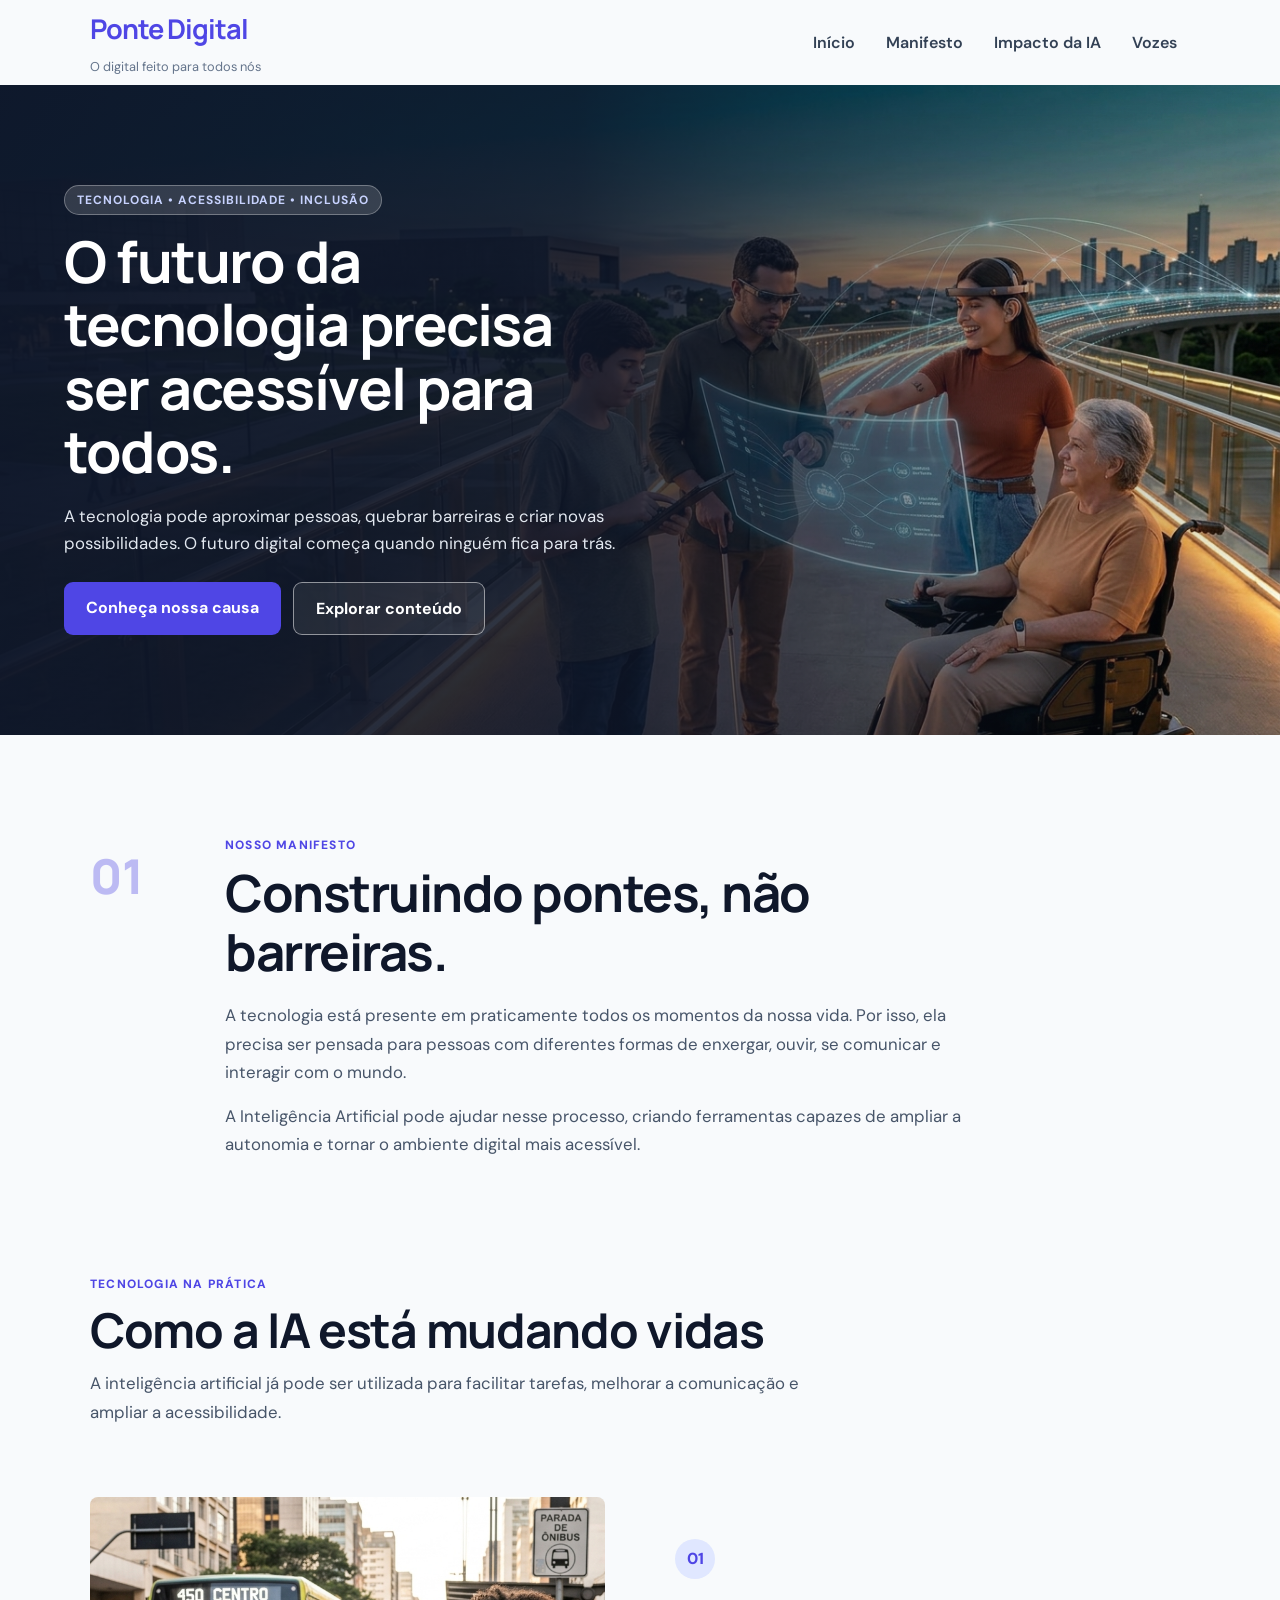
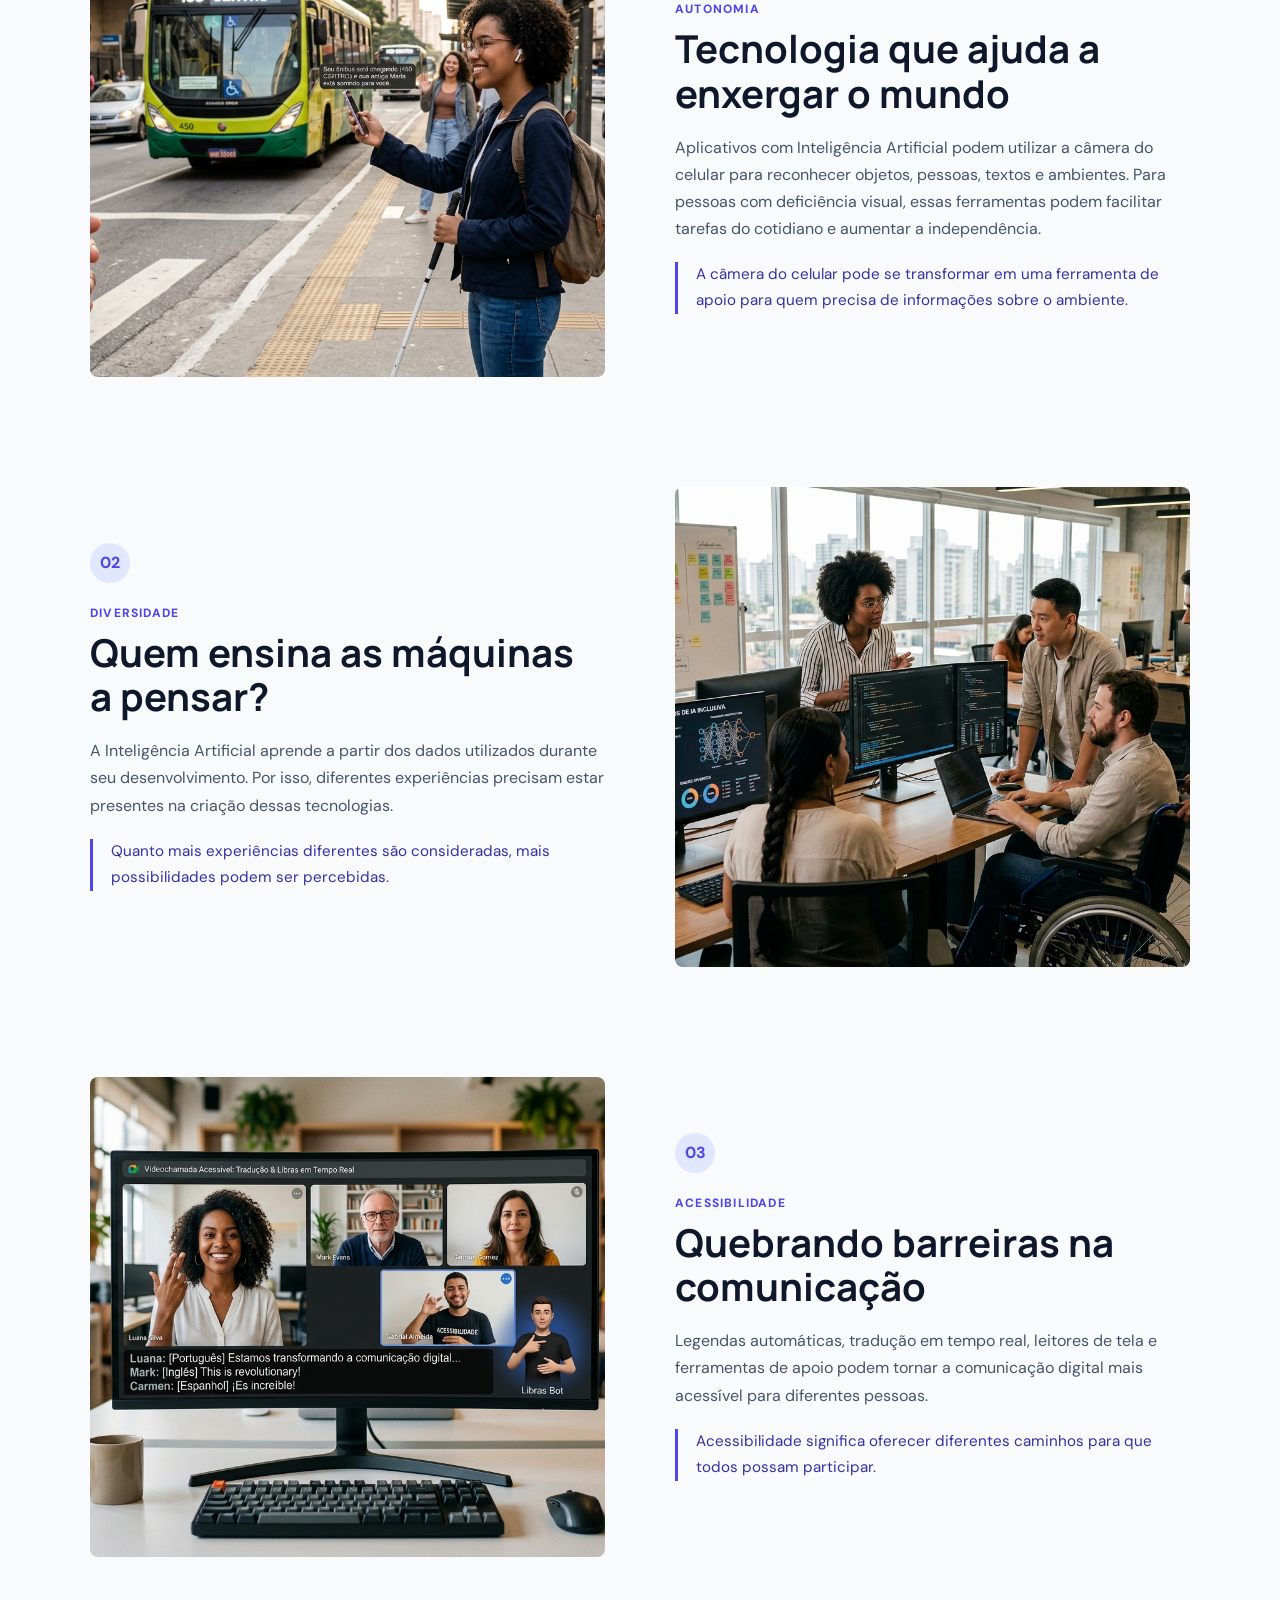
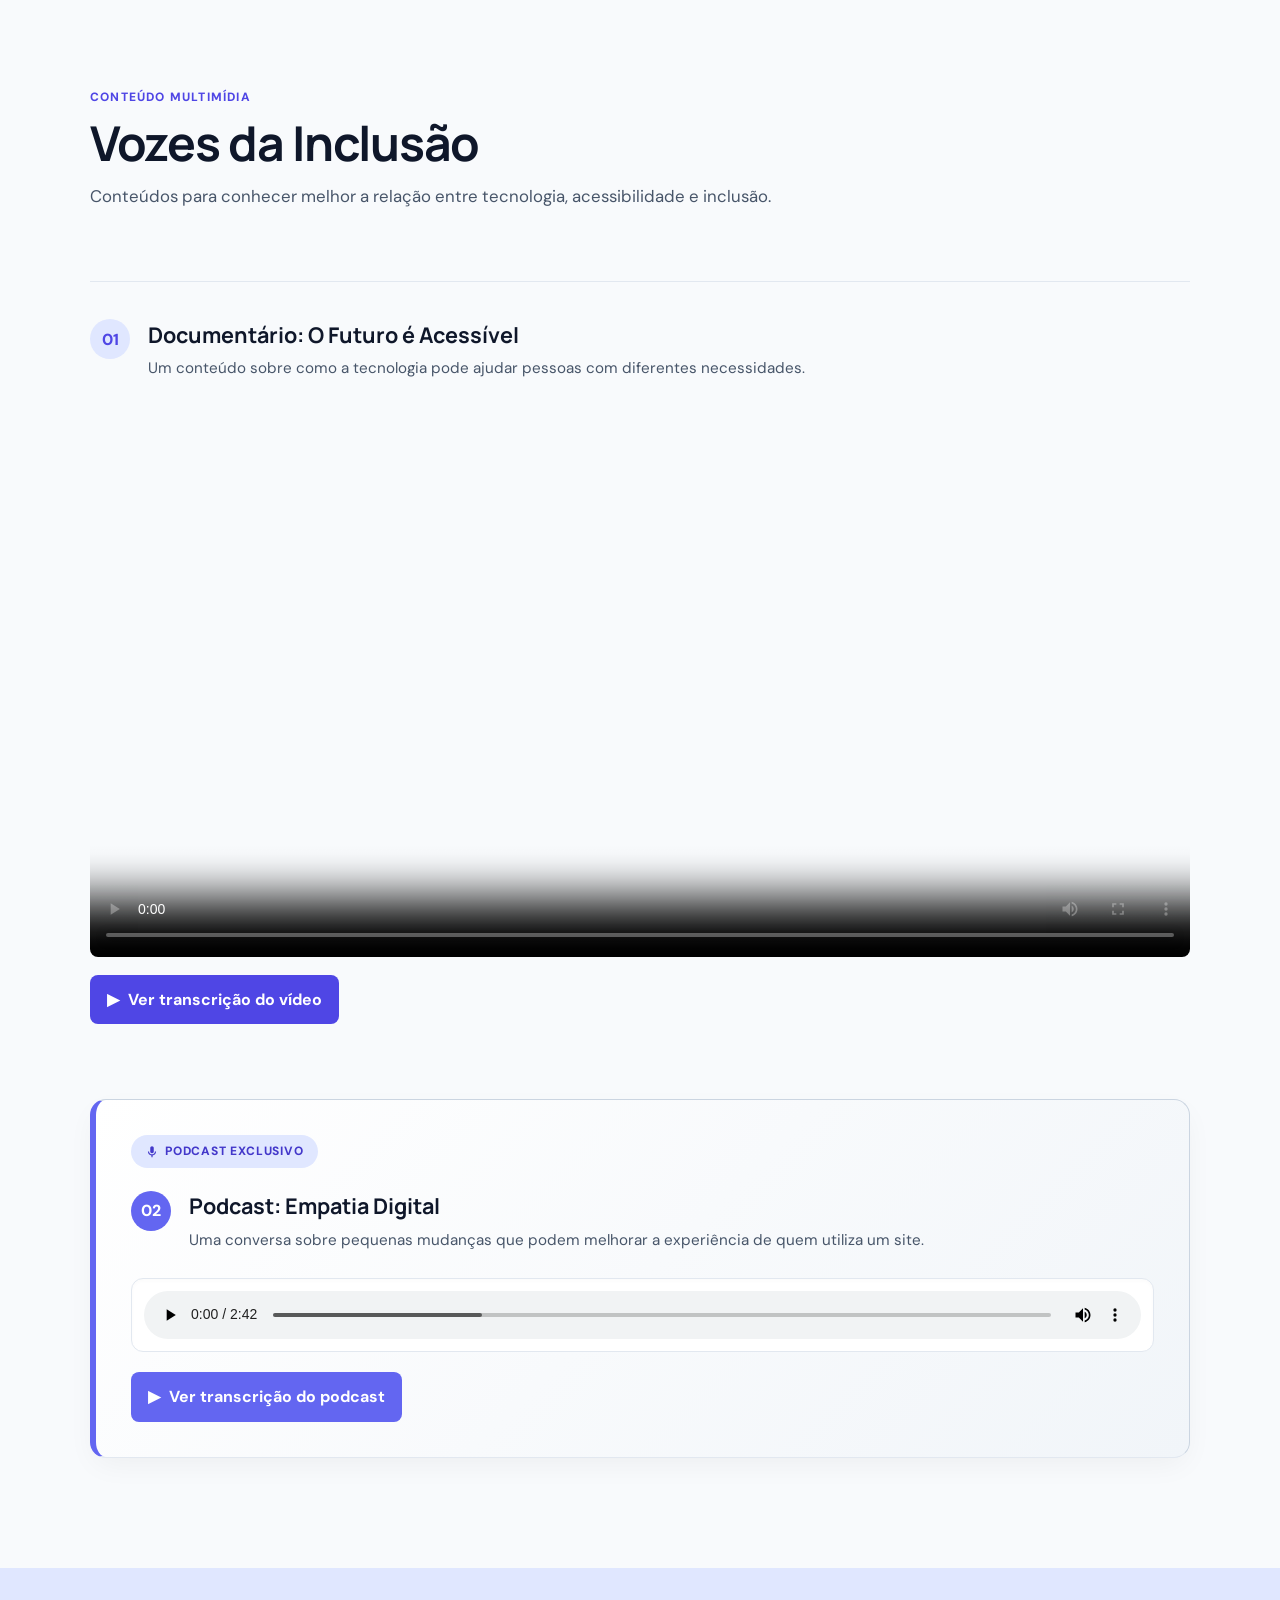
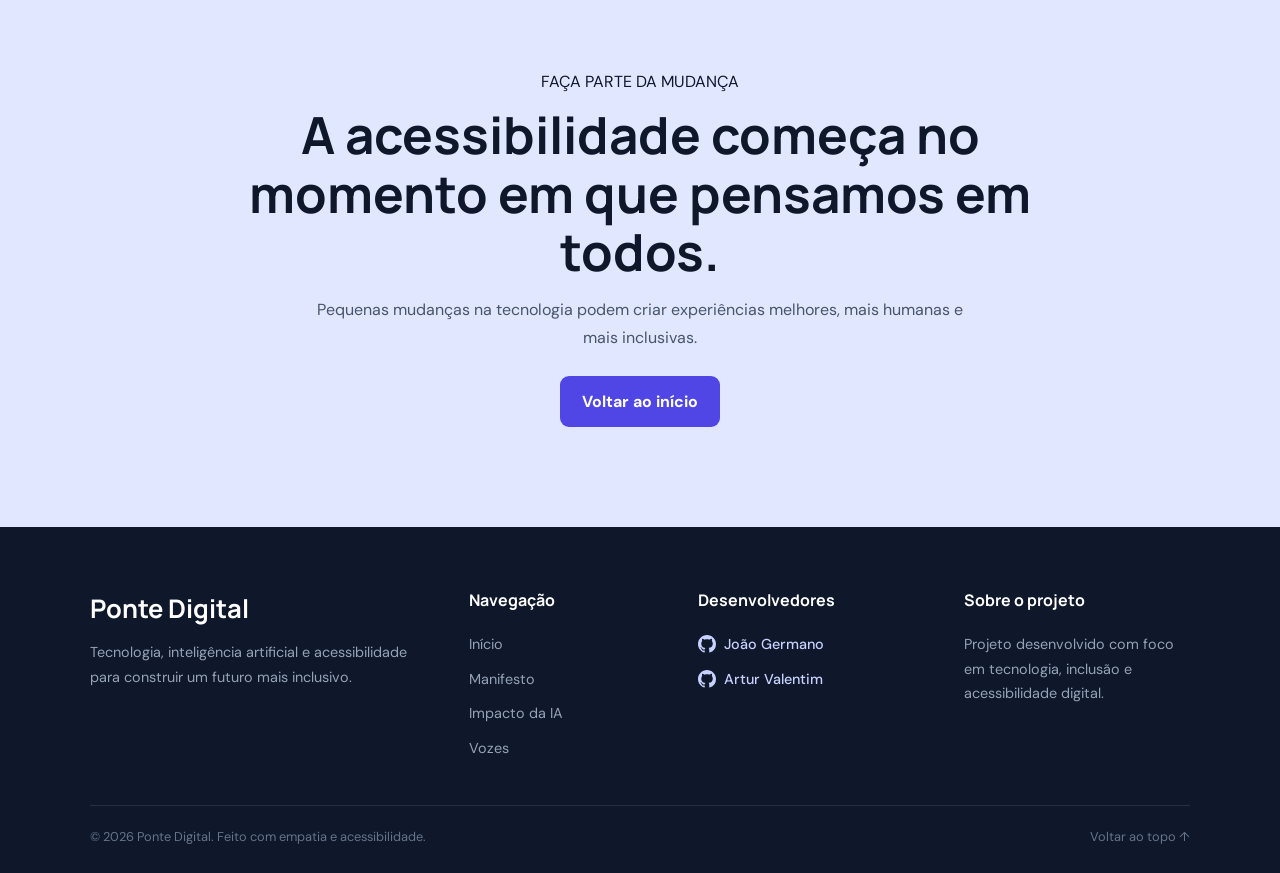
==== index.html @ ad1f4e19 "23/099" ====
<!DOCTYPE html>
<html lang="pt-BR">
<head>
  <meta charset="UTF-8">
  <meta name="viewport" content="width=device-width, initial-scale=1.0">
  <meta name="description" content="Ponte Digital — tecnologia, inteligência artificial e acessibilidade para todos.">
  <title>Ponte Digital | Tecnologia com Empatia</title>

  <link rel="preconnect" href="https://fonts.googleapis.com">
  <link rel="preconnect" href="https://fonts.gstatic.com" crossorigin>
  <link href="https://fonts.googleapis.com/css2?family=DM+Sans:wght@400;500;600;700&family=Manrope:wght@600;700;800&display=swap" rel="stylesheet">
  <link rel="stylesheet" href="style.css">
</head>
<body>

  <a href="#conteudo-principal" class="apenas-leitor-tela focavel-leitor-tela">
    Pular direto para o conteúdo
  </a>

  <div class="container-geral">

    <header class="cabecalho-site">
      <a href="#inicio" class="area-logo">
        <h1>Ponte Digital</h1>
        <span>O digital feito para todos nós</span>
      </a>

      <nav class="menu-principal" aria-label="Menu principal">
        <ul>
          <li><a href="#inicio">Início</a></li>
          <li><a href="#manifesto">Manifesto</a></li>
          <li><a href="#impacto">Impacto da IA</a></li>
          <li><a href="#midias">Vozes</a></li>
        </ul>
      </nav>
    </header>

    <main id="conteudo-principal">

      <section id="inicio" class="hero">
        <div class="hero-overlay"></div>

        <div class="hero-conteudo">
          <span class="tag">TECNOLOGIA • ACESSIBILIDADE • INCLUSÃO</span>

          <h2>O futuro da tecnologia precisa ser acessível para todos.</h2>

          <p>
            A tecnologia pode aproximar pessoas, quebrar barreiras e criar
            novas possibilidades. O futuro digital começa quando ninguém
            fica para trás.
          </p>

          <div class="botoes-acao">
            <a href="#manifesto" class="btn btn-primario">Conheça nossa causa</a>
            <a href="#impacto" class="btn btn-secundario">Explorar conteúdo</a>
          </div>
        </div>
      </section>

      <section id="manifesto" class="manifesto">
        <div class="manifesto-conteudo">
          <span class="numero-secao">01</span>

          <div>
            <span class="tag-pequena">NOSSO MANIFESTO</span>
            <h3>Construindo pontes, não barreiras.</h3>

            <p>
              A tecnologia está presente em praticamente todos os momentos
              da nossa vida. Por isso, ela precisa ser pensada para pessoas
              com diferentes formas de enxergar, ouvir, se comunicar e
              interagir com o mundo.
            </p>

            <p>
              A Inteligência Artificial pode ajudar nesse processo, criando
              ferramentas capazes de ampliar a autonomia e tornar o ambiente
              digital mais acessível.
            </p>
          </div>
        </div>
      </section>

      <section id="impacto" class="impacto">
        <div class="cabecalho-secao">
          <span class="tag-pequena">TECNOLOGIA NA PRÁTICA</span>
          <h3>Como a IA está mudando vidas</h3>
          <p>
            A inteligência artificial já pode ser utilizada para facilitar
            tarefas, melhorar a comunicação e ampliar a acessibilidade.
          </p>
        </div>

        <article class="bloco-conteudo">
          <figure class="imagem-conteudo">
            <img src="./assets/img1.jpg" alt="Mulher usando fones de ouvido enquanto caminha pela cidade utilizando tecnologia.">
          </figure>

          <div class="texto-conteudo">
            <span class="numero-conteudo">01</span>
            <span class="tag-pequena">AUTONOMIA</span>
            <h4>Tecnologia que ajuda a enxergar o mundo</h4>
            <p>
              Aplicativos com Inteligência Artificial podem utilizar a câmera
              do celular para reconhecer objetos, pessoas, textos e ambientes.
              Para pessoas com deficiência visual, essas ferramentas podem
              facilitar tarefas do cotidiano e aumentar a independência.
            </p>
            <p class="frase-destaque">
              A câmera do celular pode se transformar em uma ferramenta
              de apoio para quem precisa de informações sobre o ambiente.
            </p>
          </div>
        </article>

        <article class="bloco-conteudo invertido">
          <figure class="imagem-conteudo">
            <img src="./assets/img2.jpg" alt="Grupo diverso de jovens trabalhando juntos em um ambiente colaborativo.">
          </figure>

          <div class="texto-conteudo">
            <span class="numero-conteudo">02</span>
            <span class="tag-pequena">DIVERSIDADE</span>
            <h4>Quem ensina as máquinas a pensar?</h4>
            <p>
              A Inteligência Artificial aprende a partir dos dados utilizados
              durante seu desenvolvimento. Por isso, diferentes experiências
              precisam estar presentes na criação dessas tecnologias.
            </p>
            <p class="frase-destaque">
              Quanto mais experiências diferentes são consideradas,
              mais possibilidades podem ser percebidas.
            </p>
          </div>
        </article>

        <article class="bloco-conteudo">
          <figure class="imagem-conteudo">
            <img src="./assets/img3.jpg" alt="Pessoa utilizando um tablet para acessar recursos digitais de comunicação.">
          </figure>

          <div class="texto-conteudo">
            <span class="numero-conteudo">03</span>
            <span class="tag-pequena">ACESSIBILIDADE</span>
            <h4>Quebrando barreiras na comunicação</h4>
            <p>
              Legendas automáticas, tradução em tempo real, leitores de tela
              e ferramentas de apoio podem tornar a comunicação digital
              mais acessível para diferentes pessoas.
            </p>
            <p class="frase-destaque">
              Acessibilidade significa oferecer diferentes caminhos para
              que todos possam participar.
            </p>
          </div>
        </article>
      </section>

      <section id="midias" class="midias">
        <div class="cabecalho-secao">
          <span class="tag-pequena">CONTEÚDO MULTIMÍDIA</span>
          <h3>Vozes da Inclusão</h3>
          <p>
            Conteúdos para conhecer melhor a relação entre tecnologia,
            acessibilidade e inclusão.
          </p>
        </div>

        <article class="midia">
          <div class="midia-info">
            <span class="numero-conteudo">01</span>
            <div>
              <h4>Documentário: O Futuro é Acessível</h4>
              <p>
                Um conteúdo sobre como a tecnologia pode ajudar pessoas
                com diferentes necessidades.
              </p>
            </div>
          </div>

          <video controls class="reprodutor-midia" poster="https://images.unsplash.com/photo-1516321318423-f06f85e504b3?auto=format&fit=crop&w=1200&q=80">
            <source src="./assets/video.mp4" type="video/mp4">
            Seu navegador não suporta o elemento de vídeo.
          </video>

          <details class="painel-transcricao">
            <summary>
              <span>▶</span>
              Ver transcrição do vídeo
            </summary>
            <div class="corpo-transcricao">
              <p><strong>[Narrador]</strong> Você já parou pra pensar que, enquanto alguns estão usando inteligência artificial pra criar empresas, automatizar processos e até gerar renda, milhões de pessoas sequer conseguem acessar ferramentas básicas? Pois é, e a IA tá começando a mudar isso de um jeito que muita gente nem imagina. Se esse tema te interessa, já deixa seu like, se inscreve no canal e ativa o sininho, porque aqui você fica por dentro de tudo sobre IA, tecnologia e desenvolvimento.[cite: 1]</p>
              <p><strong>[Narrador]</strong> A inteligência artificial não tá só revolucionando empresas e negócios, ela tá quebrando barreiras gigantes na inclusão digital. Hoje eu vou te mostrar como a IA tá ajudando pessoas com deficiência, idosos e até quem nunca teve acesso à tecnologia a finalmente se conectar com o mundo digital. E o mais louco: talvez você nem saiba que já usa algumas dessas ferramentas no seu dia a dia.[cite: 1]</p>
              <p><strong>[Narrador]</strong> O que é inclusão digital na prática? Incluir digitalmente não é só dar acesso à internet. É garantir que qualquer pessoa, independente de idade, renda, deficiência física, visual, auditiva ou cognitiva, consiga usar a tecnologia de forma simples, acessível e funcional. E é aqui que a Inteligência Artificial tá fazendo uma revolução silenciosa, mas muito poderosa.[cite: 1]</p>
              <p><strong>[Narrador]</strong> Como a IA transforma a acessibilidade? A IA hoje já é capaz de gerar legendas automáticas em vídeos. Você já percebeu que quando ativa a legenda no YouTube ela aparece até quando não tem legenda oficial? Isso é IA em ação, ajudando pessoas com deficiência auditiva. Leitores de tela inteligentes. Ferramentas como VoiceOver, NVDA e Jaws usam IA para descrever imagens, ler textos e até interpretar contextos em tempo real para pessoas cegas. Reconhecimento de voz avançado. A Alexa, Siri, Google Assistente e vários outros assistentes hoje entendem sotaques, gírias e até comandos complexos. Isso não era possível há alguns anos. Tradução em tempo real. Softwares como Google Tradutor e até o próprio Zoom usam IA para quebrar barreiras de idioma, facilitando reuniões, aulas e comunicação global. Geração de conteúdo acessível. Softwares que criam resumos de textos, adaptam conteúdos para linguagem simples e até convertem texto em áudio.[cite: 1]</p>
              <p><strong>[Narrador]</strong> IA e desigualdade digital. Ainda é um desafio. Apesar dos avanços, a inclusão digital ainda é um problema sério. Segundo dados da ONU, mais de 2,7 bilhões de pessoas no mundo ainda estão desconectadas da internet. Mas a IA, combinada com educação digital e infraestrutura acessível, tá sendo vista como uma das maiores aliadas pra mudar esse cenário nos próximos anos.[cite: 1]</p>
              <p><strong>[Narrador]</strong> E aqui vai uma dica para você que é dev, criador ou empreendedor. Se você desenvolve sites, apps ou qualquer solução digital, pense na acessibilidade desde o começo. Usar IA pra criar experiências mais inclusivas não é só responsabilidade social, é também uma oportunidade de alcançar muito mais pessoas. Aliás, se você quer criar seu próprio site, blog ou até uma plataforma acessível, a Hostinger te dá todas as ferramentas, hospedagem super rápida e suporte incrível. E olha, tem um desconto especial para quem acessar pelo link que está na descrição, hein? Mas é por tempo limitado, hein.[cite: 1]</p>
              <p><strong>[Narrador]</strong> Se esse vídeo fez sentido pra você, deixa aquele like, comenta aqui embaixo o que você acha sobre a IA na inclusão digital e compartilha com alguém que precisa saber disso. E se inscreve no canal, porque toda semana tem vídeo novo sobre IA, tecnologia e tendências que vão transformar o seu jeito de trabalhar e viver. A tecnologia só faz sentido se ela for pra todo mundo.[cite: 1]</p>
            </div>
          </details>
        </article>

        <!-- ÁREA DO PODCAST DESTACADA E ESTILIZADA -->
        <article class="midia midia-podcast">
          <div class="podcast-badge">
            <svg width="14" height="14" viewBox="0 0 24 24" fill="currentColor">
              <path d="M12 14c1.66 0 3-1.34 3-3V5c0-1.66-1.34-3-3-3S9 3.34 9 5v6c0 1.66 1.34 3 3 3z"/>
              <path d="M17 11c0 2.76-2.24 5-5 5s-5-2.24-5-5H5c0 3.53 2.61 6.43 6 6.92V21h2v-3.08c3.39-.49 6-3.39 6-6.92h-2z"/>
            </svg>
            PODCAST EXCLUSIVO
          </div>

          <div class="midia-info">
            <span class="numero-conteudo podcast-num">02</span>
            <div>
              <h4>Podcast: Empatia Digital</h4>
              <p>
                Uma conversa sobre pequenas mudanças que podem melhorar
                a experiência de quem utiliza um site.
              </p>
            </div>
          </div>

          <div class="container-audio-podcast">
            <audio controls class="reprodutor-midia reprodutor-podcast">
              <source src="./assets/Muros_e_Pontes.mp3" type="audio/mpeg">
              Seu navegador não suporta o elemento de áudio.
            </audio>
          </div>

          <details class="painel-transcricao painel-podcast">
            <summary>
              <span>▶</span>
              Ver transcrição do podcast
            </summary>
            <div class="corpo-transcricao">
              <p><strong>[Host Ana]</strong> Então eu estava lendo sobre como a IA está sendo usada em processos de contratação e fiquei pensando... A gente fala muito sobre eficiência, mas e a inclusão nessa história?</p>
              <p><strong>[Host Bibeto]</strong> Pois é, Ana. O problema é que a gente tende a achar que a máquina é neutra, né? Que o código não tem preconceito, mas o código é feito por humanos baseado em dados que a gente mesmo produziu. Se o banco de dados tem viés histórico, o algoritmo vai simplesmente aprender e repetir isso, só que numa escala muito maior e às vezes mais rápida. É como se a tecnologia desse uma roupagem de imparcialidade para um preconceito antigo. E isso é perigoso, a gente vê isso claramente no reconhecimento facial. Tem sistemas que erram muito mais com pessoas negras do que com brancas. Como é que a gente chama isso de avanço tecnológico se, na prática, a ferramenta exclui uma parcela enorme da população?</p>
              <p><strong>[Host Ana]</strong> É uma questão de design.</p>
              <p><strong>[Host Bibeto]</strong> A diversidade não pode ser um extra no final do projeto, tem que estar na base da concepção. Quem tá criando esse sistema? Que tipo de vida essa pessoa conhece? Se a equipe de desenvolvimento for homogênea, a visão de mundo dela também vai ser. E tem outro ponto: a acessibilidade.</p>
              <p><strong>[Host Ana]</strong> A gente fala de IA, de realidade aumentada, mas muitos sites básicos ainda não são acessíveis para uma pessoa cega ou com deficiência motora.</p>
              <p><strong>[Host Bibeto]</strong> A gente cria essas maravilhas digitais e no processo acaba erguendo novos muros.</p>
              <p><strong>[Host Ana]</strong> E aí vira uma exclusão técnica, né? A pessoa não consegue nem entrar na fila da cidadania digital porque a interface não conversa com a tecnologia assistiva que ela usa.</p>
              <p><strong>[Host Bibeto]</strong> Exato. A tecnologia deveria ser um equalizador, uma ferramenta que dá autonomia, mas sem um compromisso ético e sem políticas públicas que forcem esse padrão de acessibilidade, acaba se transformando em mais um fator de exclusão. É por isso que a educação é a chave. Não adianta só ensinar a programar, tem que ensinar a refletir sobre o impacto social daquilo que você tá programando.</p>
              <p><strong>[Host Ana]</strong> Tecnologia é sobre pessoas, não só sobre máquinas. Se a gente não colocar o humano no centro dessa conversa, a gente tá só replicando os erros do passado com uma velocidade maior.</p>
            </div>
          </details>
        </article>
      </section>

      <section class="chamada-final">
        <span class="tag">FAÇA PARTE DA MUDANÇA</span>
        <h2>A acessibilidade começa no momento em que pensamos em todos.</h2>
        <p>
          Pequenas mudanças na tecnologia podem criar experiências
          melhores, mais humanas e mais inclusivas.
        </p>
        <a href="#inicio" class="btn btn-primario">Voltar ao início</a>
      </section>

    </main>

    <footer class="rodape-site">
      <div class="footer-conteudo">
        <div class="footer-marca">
          <h2>Ponte Digital</h2>
          <p>
            Tecnologia, inteligência artificial e acessibilidade
            para construir um futuro mais inclusivo.
          </p>
        </div>

        <div class="footer-links">
          <h3>Navegação</h3>
          <a href="#inicio">Início</a>
          <a href="#manifesto">Manifesto</a>
          <a href="#impacto">Impacto da IA</a>
          <a href="#midias">Vozes</a>
        </div>

        <!-- NOVA SEÇÃO DE DESENVOLVEDORES COM OS GITHUBS -->
        <div class="footer-links">
          <h3>Desenvolvedores</h3>
          <a href="https://github.com/barpjoaogermano-byte" target="_blank" rel="noopener noreferrer" class="github-link">
            <svg width="18" height="18" viewBox="0 0 24 24" fill="currentColor">
              <path d="M12 0C5.37 0 0 5.37 0 12c0 5.31 3.435 9.795 8.205 11.385.6.105.825-.255.825-.57 0-.285-.015-1.23-.015-2.235-3.015.555-3.795-.735-4.035-1.41-.135-.345-.72-1.41-1.23-1.695-.42-.225-1.02-.78-.015-.795.945-.015 1.62.87 1.845 1.23 1.08 1.815 2.805 1.305 3.495.99.105-.78.42-1.305.765-1.605-2.67-.3-5.46-1.335-5.46-5.925 0-1.305.465-2.385 1.23-3.225-.12-.3-.54-1.53.12-3.18 0 0 1.005-.315 3.3 1.23.96-.27 1.98-.405 3-.405s2.04.135 3 .405c2.295-1.56 3.3-1.23 3.3-1.23.66 1.65.24 2.88.12 3.18.765.84 1.23 1.905 1.23 3.225 0 4.605-2.805 5.625-5.475 5.925.435.375.81 1.095.81 2.22 0 1.605-.015 2.895-.015 3.3 0 .315.225.69.825.57A12.02 12.02 0 0024 12c0-6.63-5.37-12-12-12z"/>
            </svg>
            João Germano
          </a>
          <a href="https://github.com/arturvalentim" target="_blank" rel="noopener noreferrer" class="github-link">
            <svg width="18" height="18" viewBox="0 0 24 24" fill="currentColor">
              <path d="M12 0C5.37 0 0 5.37 0 12c0 5.31 3.435 9.795 8.205 11.385.6.105.825-.255.825-.57 0-.285-.015-1.23-.015-2.235-3.015.555-3.795-.735-4.035-1.41-.135-.345-.72-1.41-1.23-1.695-.42-.225-1.02-.78-.015-.795.945-.015 1.62.87 1.845 1.23 1.08 1.815 2.805 1.305 3.495.99.105-.78.42-1.305.765-1.605-2.67-.3-5.46-1.335-5.46-5.925 0-1.305.465-2.385 1.23-3.225-.12-.3-.54-1.53.12-3.18 0 0 1.005-.315 3.3 1.23.96-.27 1.98-.405 3-.405s2.04.135 3 .405c2.295-1.56 3.3-1.23 3.3-1.23.66 1.65.24 2.88.12 3.18.765.84 1.23 1.905 1.23 3.225 0 4.605-2.805 5.625-5.475 5.925.435.375.81 1.095.81 2.22 0 1.605-.015 2.895-.015 3.3 0 .315.225.69.825.57A12.02 12.02 0 0024 12c0-6.63-5.37-12-12-12z"/>
            </svg>
            Artur Valentim
          </a>
        </div>

        <div class="footer-links">
          <h3>Sobre o projeto</h3>
          <p>
            Projeto desenvolvido com foco em tecnologia,
            inclusão e acessibilidade digital.
          </p>
        </div>
      </div>

      <div class="footer-bottom">
        <p>© 2026 Ponte Digital. Feito com empatia e acessibilidade.</p>
        <a href="#inicio">Voltar ao topo ↑</a>
      </div>
    </footer>

  </div>

</body>
</html>
---- style.css ----
* {
  margin: 0;
  padding: 0;
  box-sizing: border-box;
}

html {
  scroll-behavior: smooth;
}

body {
  background: #f8fafc;
  color: #0f172a;
  font-family: "DM Sans", Arial, sans-serif;
  line-height: 1.7;
}

h1,
h2,
h3,
h4 {
  font-family: "Manrope", Arial, sans-serif;
}

p {
  color: #475569;
}

a {
  color: inherit;
}

.container-geral {
  width: 100%;
}

.apenas-leitor-tela {
  position: absolute;
  width: 1px;
  height: 1px;
  overflow: hidden;
  white-space: nowrap;
}

.focavel-leitor-tela:focus {
  position: fixed;
  top: 10px;
  left: 10px;
  width: auto;
  height: auto;
  padding: 10px 18px;
  background: #4f46e5;
  color: #fff;
  z-index: 9999;
  text-decoration: none;
  border-radius: 8px;
}

.cabecalho-site {
  width: min(1100px, calc(100% - 40px));
  margin: auto;
  min-height: 85px;
  display: flex;
  align-items: center;
  justify-content: space-between;
  gap: 25px;
  position: relative;
  z-index: 10;
}

.area-logo {
  text-decoration: none;
}

.area-logo h1 {
  font-size: 1.7rem;
  color: #4f46e5;
  letter-spacing: -1px;
}

.area-logo span {
  font-size: 0.8rem;
  color: #64748b;
}

.menu-principal ul {
  display: flex;
  align-items: center;
  gap: 5px;
  list-style: none;
}

.menu-principal a {
  display: block;
  padding: 8px 13px;
  color: #334155;
  text-decoration: none;
  font-weight: 600;
  border-radius: 8px;
  transition: 0.2s ease;
}

.menu-principal a:hover {
  color: #4f46e5;
  background: #e0e7ff;
}

.hero {
  width: 100%;
  min-height: 650px;
  position: relative;
  display: flex;
  align-items: center;
  justify-content: flex-start;
  padding: 80px 5%;
  background-image: url("./assets/hero.jpg");
  background-size: cover;
  background-position: center right;
  overflow: hidden;
}

.hero-overlay {
  position: absolute;
  inset: 0;
  background: linear-gradient(
    90deg,
    rgba(15, 23, 42, 0.96) 0%,
    rgba(15, 23, 42, 0.85) 45%,
    rgba(15, 23, 42, 0.3) 80%,
    rgba(15, 23, 42, 0) 100%
  );
}

.hero-conteudo {
  width: min(580px, 100%);
  position: relative;
  z-index: 2;
  color: white;
  text-align: left;
}

.hero .tag {
  display: inline-block;
  background: rgba(255, 255, 255, 0.15);
  color: #c7d2fe;
  border: 1px solid rgba(255, 255, 255, 0.3);
  padding: 4px 12px;
  border-radius: 20px;
  font-size: 0.75rem;
  font-weight: 700;
  letter-spacing: 1px;
}

.hero h2 {
  margin: 15px 0 20px 0;
  font-size: clamp(2.2rem, 4.5vw, 3.8rem);
  line-height: 1.1;
  letter-spacing: -1.5px;
  color: white;
}

.hero p {
  margin: 0 0 25px 0;
  color: #e2e8f0;
  font-size: 1.05rem;
  line-height: 1.6;
}

.botoes-acao {
  display: flex;
  justify-content: flex-start;
  flex-wrap: wrap;
  gap: 12px;
  margin-top: 25px;
}

.btn {
  display: inline-block;
  padding: 12px 22px;
  border-radius: 9px;
  text-decoration: none;
  font-weight: 700;
  transition: 0.2s ease;
}

.btn:hover {
  transform: translateY(-2px);
}

.btn-primario {
  background: #4f46e5;
  color: white;
}

.btn-primario:hover {
  background: #3730a3;
}

.btn-secundario {
  color: white;
  border: 1px solid rgba(255, 255, 255, 0.5);
  background: rgba(255, 255, 255, 0.08);
}

.btn-secundario:hover {
  background: white;
  color: #4f46e5;
}

.manifesto {
  width: min(1100px, calc(100% - 40px));
  margin: 100px auto;
}

.manifesto-conteudo {
  display: grid;
  grid-template-columns: 100px 1fr;
  gap: 35px;
  align-items: start;
}

.numero-secao {
  font-family: "Manrope", sans-serif;
  font-size: 3rem;
  font-weight: 800;
  color: #4f46e5;
  opacity: 0.35;
}

.tag-pequena {
  display: block;
  margin-bottom: 8px;
  color: #4f46e5;
  font-size: 0.75rem;
  font-weight: 800;
  letter-spacing: 1.2px;
}

.manifesto h3 {
  max-width: 800px;
  margin-bottom: 20px;
  color: #0f172a;
  font-size: clamp(2rem, 4vw, 3.3rem);
  line-height: 1.15;
  letter-spacing: -1.5px;
}

.manifesto p {
  max-width: 760px;
  margin-bottom: 15px;
  font-size: 1.05rem;
}

.impacto,
.midias {
  width: min(1100px, calc(100% - 40px));
  margin: 0 auto 110px;
}

.cabecalho-secao {
  max-width: 750px;
  margin-bottom: 70px;
}

.cabecalho-secao h3 {
  color: #0f172a;
  font-size: clamp(2rem, 4vw, 3rem);
  line-height: 1.15;
  letter-spacing: -1.3px;
  margin-bottom: 12px;
}

.cabecalho-secao p {
  font-size: 1.05rem;
}

.bloco-conteudo {
  display: grid;
  grid-template-columns: 1fr 1fr;
  min-height: 480px;
  align-items: center;
  gap: 70px;
  margin-bottom: 110px;
}

.bloco-conteudo.invertido .imagem-conteudo {
  order: 2;
}

.imagem-conteudo {
  width: 100%;
  height: 480px;
  margin: 0;
  overflow: hidden;
  border-radius: 8px;
}

.imagem-conteudo img {
  width: 100%;
  height: 100%;
  display: block;
  object-fit: cover;
  transition: transform 0.5s ease;
}

.imagem-conteudo:hover img {
  transform: scale(1.04);
}

.texto-conteudo {
  padding: 20px 0;
}

.numero-conteudo {
  display: inline-flex;
  align-items: center;
  justify-content: center;
  width: 40px;
  height: 40px;
  margin-bottom: 20px;
  border-radius: 50%;
  background: #e0e7ff;
  color: #4f46e5;
  font-weight: 800;
}

.texto-conteudo h4 {
  max-width: 500px;
  margin-bottom: 18px;
  color: #0f172a;
  font-size: clamp(1.8rem, 3vw, 2.5rem);
  line-height: 1.15;
}

.texto-conteudo p {
  max-width: 520px;
  margin-bottom: 20px;
}

.frase-destaque {
  padding-left: 18px;
  border-left: 3px solid #4f46e5;
  color: #3730a3;
  font-size: 0.95rem;
}

.midias {
  padding-top: 20px;
}

.midia {
  padding: 35px 0;
  border-top: 1px solid #e2e8f0;
}

.midia:last-child {
  border-bottom: 1px solid #e2e8f0;
}

.midia-info {
  display: flex;
  align-items: center;
  gap: 18px;
  margin-bottom: 25px;
}

.midia-info h4 {
  color: #0f172a;
  font-size: 1.35rem;
  margin-bottom: 3px;
}

.midia-info p {
  font-size: 0.95rem;
}

.reprodutor-midia {
  display: block;
  width: 100%;
  margin-bottom: 18px;
  border-radius: 8px;
}

.painel-transcricao summary {
  display: inline-flex;
  align-items: center;
  gap: 9px;
  padding: 11px 17px;
  border-radius: 8px;
  background: #4f46e5;
  color: white;
  font-weight: 700;
  cursor: pointer;
  list-style: none;
  transition: 0.2s ease;
}

.painel-transcricao summary:hover {
  background: #3730a3;
  transform: translateY(-1px);
}

.painel-transcricao summary::-webkit-details-marker {
  display: none;
}

.corpo-transcricao {
  max-width: 850px;
  margin-top: 15px;
  padding: 20px;
  background: #eef2ff;
  border-left: 4px solid #4f46e5;
  border-radius: 6px;
}

.corpo-transcricao p {
  margin-bottom: 10px;
}

.corpo-transcricao p:last-child {
  margin-bottom: 0;
}

/* ====================================
   ESTILIZAÇÃO EXCLUSIVA DA ÁREA DE PODCAST
   ==================================== */
.midia-podcast {
  background: linear-gradient(135deg, #ffffff 0%, #f1f5f9 100%);
  border: 1px solid #cbd5e1;
  border-left: 6px solid #6366f1;
  border-radius: 16px;
  padding: 35px;
  box-shadow: 0 10px 30px -5px rgba(0, 0, 0, 0.05);
  margin-top: 40px;
  position: relative;
}

.podcast-badge {
  display: inline-flex;
  align-items: center;
  gap: 6px;
  background: #e0e7ff;
  color: #4338ca;
  font-weight: 800;
  font-size: 0.75rem;
  padding: 6px 14px;
  border-radius: 20px;
  margin-bottom: 20px;
  letter-spacing: 0.8px;
}

.podcast-num {
  background: #6366f1;
  color: white;
}

.container-audio-podcast {
  background: #ffffff;
  padding: 12px;
  border-radius: 12px;
  border: 1px solid #e2e8f0;
  box-shadow: inset 0 2px 4px rgba(0, 0, 0, 0.02);
  margin-bottom: 20px;
}

.reprodutor-podcast {
  margin-bottom: 0;
  height: 48px;
  outline: none;
}

.painel-podcast summary {
  background: #6366f1;
}

.painel-podcast summary:hover {
  background: #4f46e5;
}

/* ====================================
   CHAMADA FINAL E RODAPÉ (COM GITHUBS)
   ==================================== */
.chamada-final {
  padding: 100px 25px;
  text-align: center;
  background: #e0e7ff;
}

.chamada-final h2 {
  max-width: 800px;
  margin: 10px auto 15px;
  color: #0f172a;
  font-size: clamp(2rem, 4vw, 3.2rem);
  line-height: 1.15;
}

.chamada-final p {
  max-width: 650px;
  margin: 0 auto 25px;
}

.rodape-site {
  background: #0f172a;
  color: white;
  padding: 60px 20px 25px;
}

.footer-conteudo {
  width: min(1100px, 100%);
  margin: 0 auto;
  display: grid;
  grid-template-columns: 1.8fr 1fr 1.2fr 1.2fr;
  gap: 40px;
  padding-bottom: 45px;
}

.footer-marca h2 {
  margin-bottom: 10px;
  color: white;
  font-size: 1.6rem;
}

.footer-marca p,
.footer-links p {
  max-width: 400px;
  color: #94a3b8;
  font-size: 0.9rem;
}

.footer-links {
  display: flex;
  flex-direction: column;
  gap: 10px;
}

.footer-links h3 {
  margin-bottom: 8px;
  color: white;
  font-size: 1rem;
}

.footer-links a {
  width: fit-content;
  color: #94a3b8;
  text-decoration: none;
  font-size: 0.9rem;
  transition: 0.2s ease;
}

.footer-links a:hover {
  color: white;
  transform: translateX(3px);
}

.github-link {
  display: inline-flex;
  align-items: center;
  gap: 8px;
  color: #c7d2fe !important;
  font-weight: 500;
}

.github-link:hover {
  color: #ffffff !important;
}

.footer-bottom {
  width: min(1100px, 100%);
  margin: auto;
  padding-top: 20px;
  border-top: 1px solid rgba(255, 255, 255, 0.1);
  display: flex;
  justify-content: space-between;
  gap: 20px;
}

.footer-bottom p,
.footer-bottom a {
  color: #64748b;
  font-size: 0.8rem;
}

.footer-bottom a {
  text-decoration: none;
}

.footer-bottom a:hover {
  color: white;
}

/* RESPONSIVIDADE */
@media (max-width: 900px) {
  .footer-conteudo {
    grid-template-columns: 1fr 1fr;
    gap: 40px;
  }

  .footer-marca {
    grid-column: 1 / -1;
  }
}

@media (max-width: 800px) {
  .cabecalho-site {
    width: calc(100% - 30px);
    flex-direction: column;
    justify-content: center;
    padding: 20px 0;
  }

  .menu-principal ul {
    justify-content: center;
    flex-wrap: wrap;
  }

  .hero {
    min-height: 570px;
  }

  .manifesto,
  .impacto,
  .midias {
    width: calc(100% - 30px);
  }

  .manifesto-conteudo {
    grid-template-columns: 1fr;
    gap: 10px;
  }

  .numero-secao {
    font-size: 2rem;
  }

  .bloco-conteudo,
  .bloco-conteudo.invertido {
    grid-template-columns: 1fr;
    gap: 35px;
    margin-bottom: 80px;
  }

  .bloco-conteudo.invertido .imagem-conteudo {
    order: 0;
  }

  .imagem-conteudo {
    height: 350px;
  }
}

@media (max-width: 550px) {
  .hero {
    min-height: 540px;
    padding: 60px 20px;
  }

  .hero h2 {
    letter-spacing: -1px;
  }

  .hero p {
    font-size: 1rem;
  }

  .botoes-acao {
    flex-direction: column;
  }

  .btn {
    width: 100%;
    text-align: center;
  }

  .imagem-conteudo {
    height: 280px;
  }

  .cabecalho-secao {
    margin-bottom: 45px;
  }

  .midia-podcast {
    padding: 20px;
  }

  .footer-conteudo {
    grid-template-columns: 1fr;
  }

  .footer-marca {
    grid-column: auto;
  }

  .footer-bottom {
    flex-direction: column;
  }
}
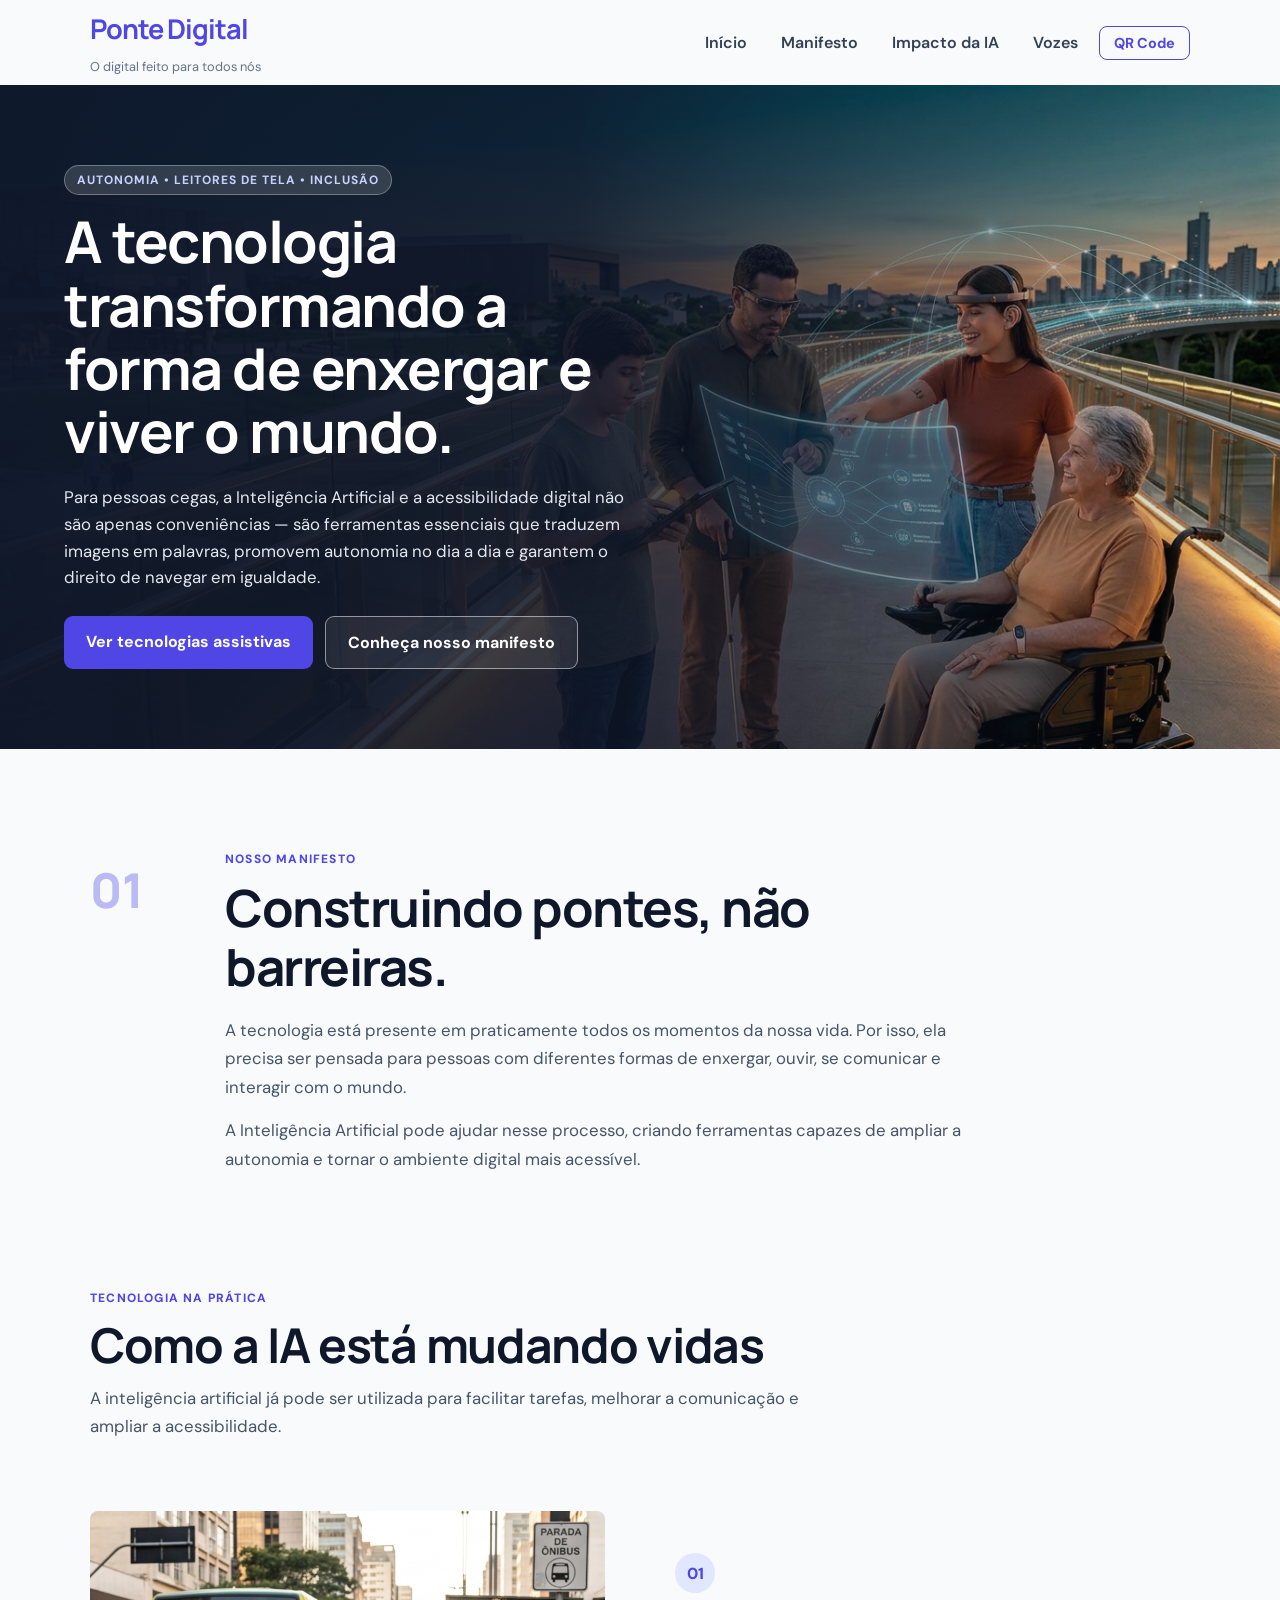
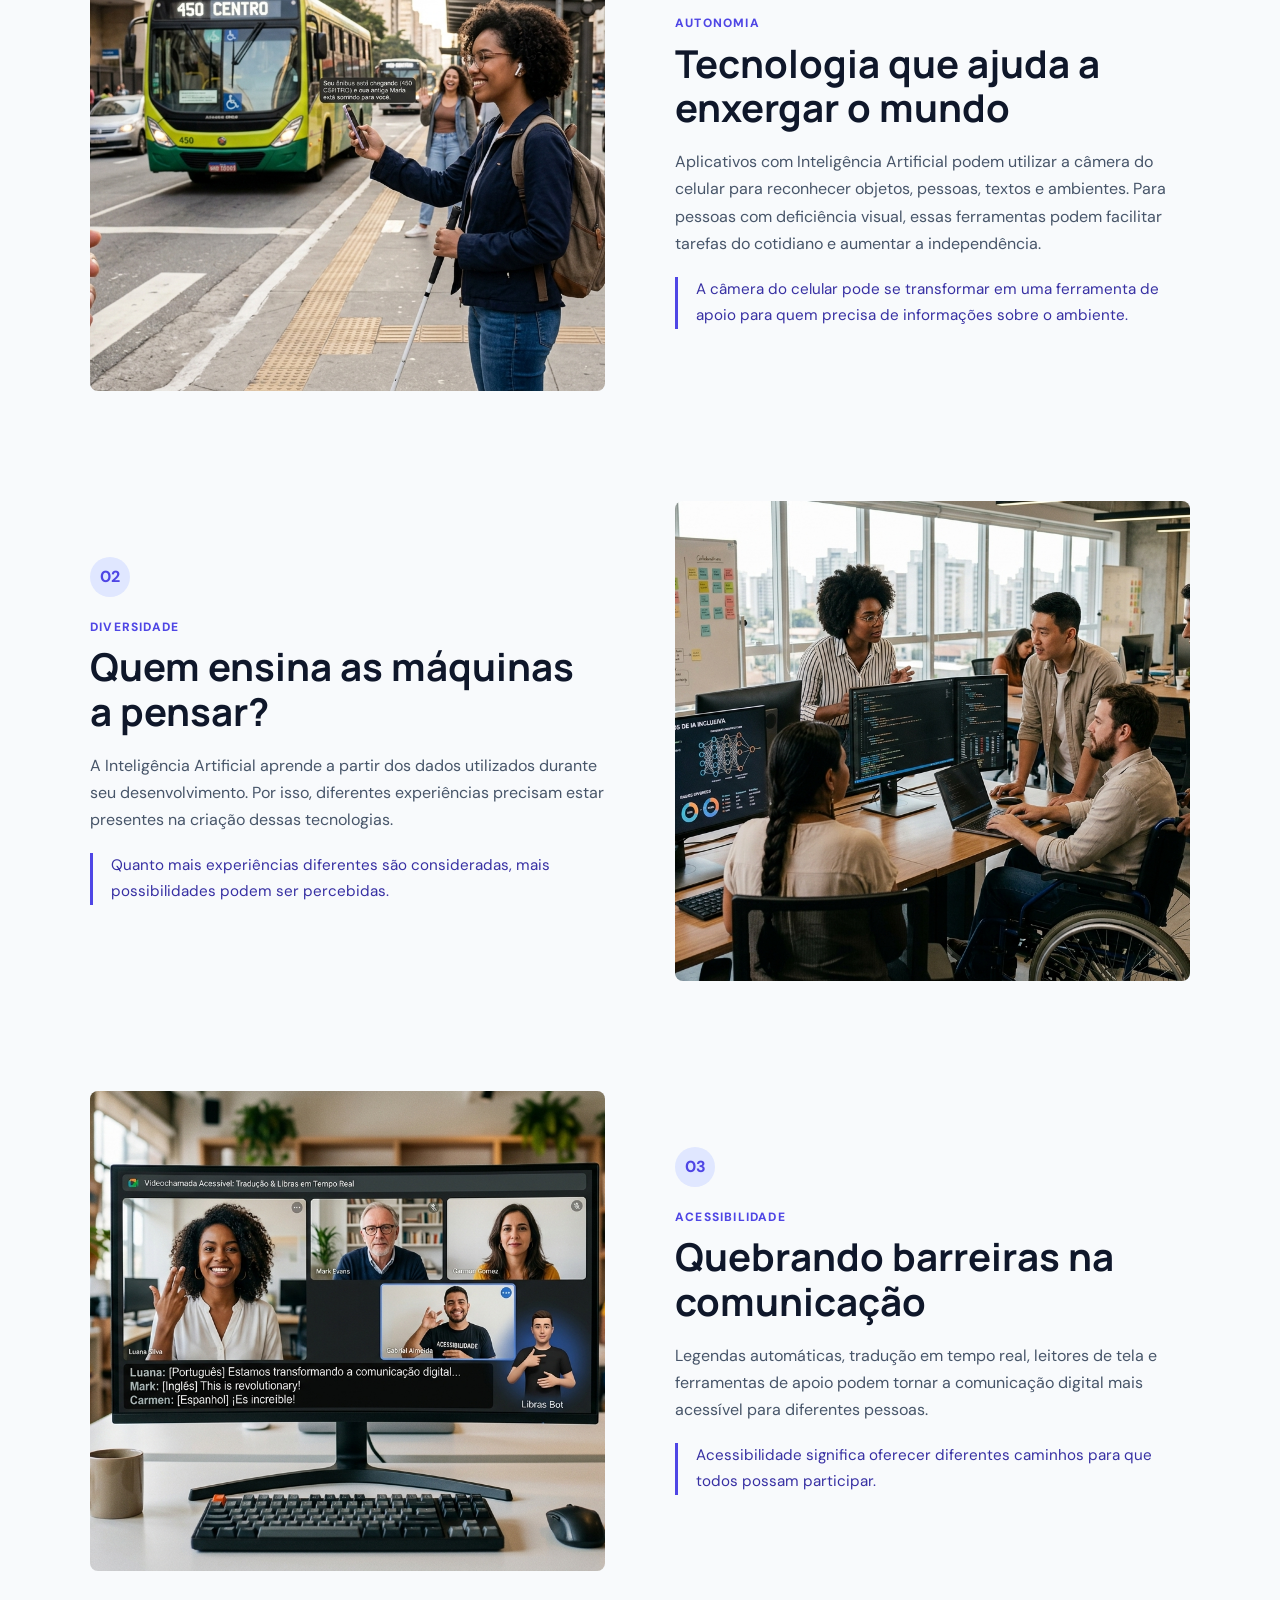
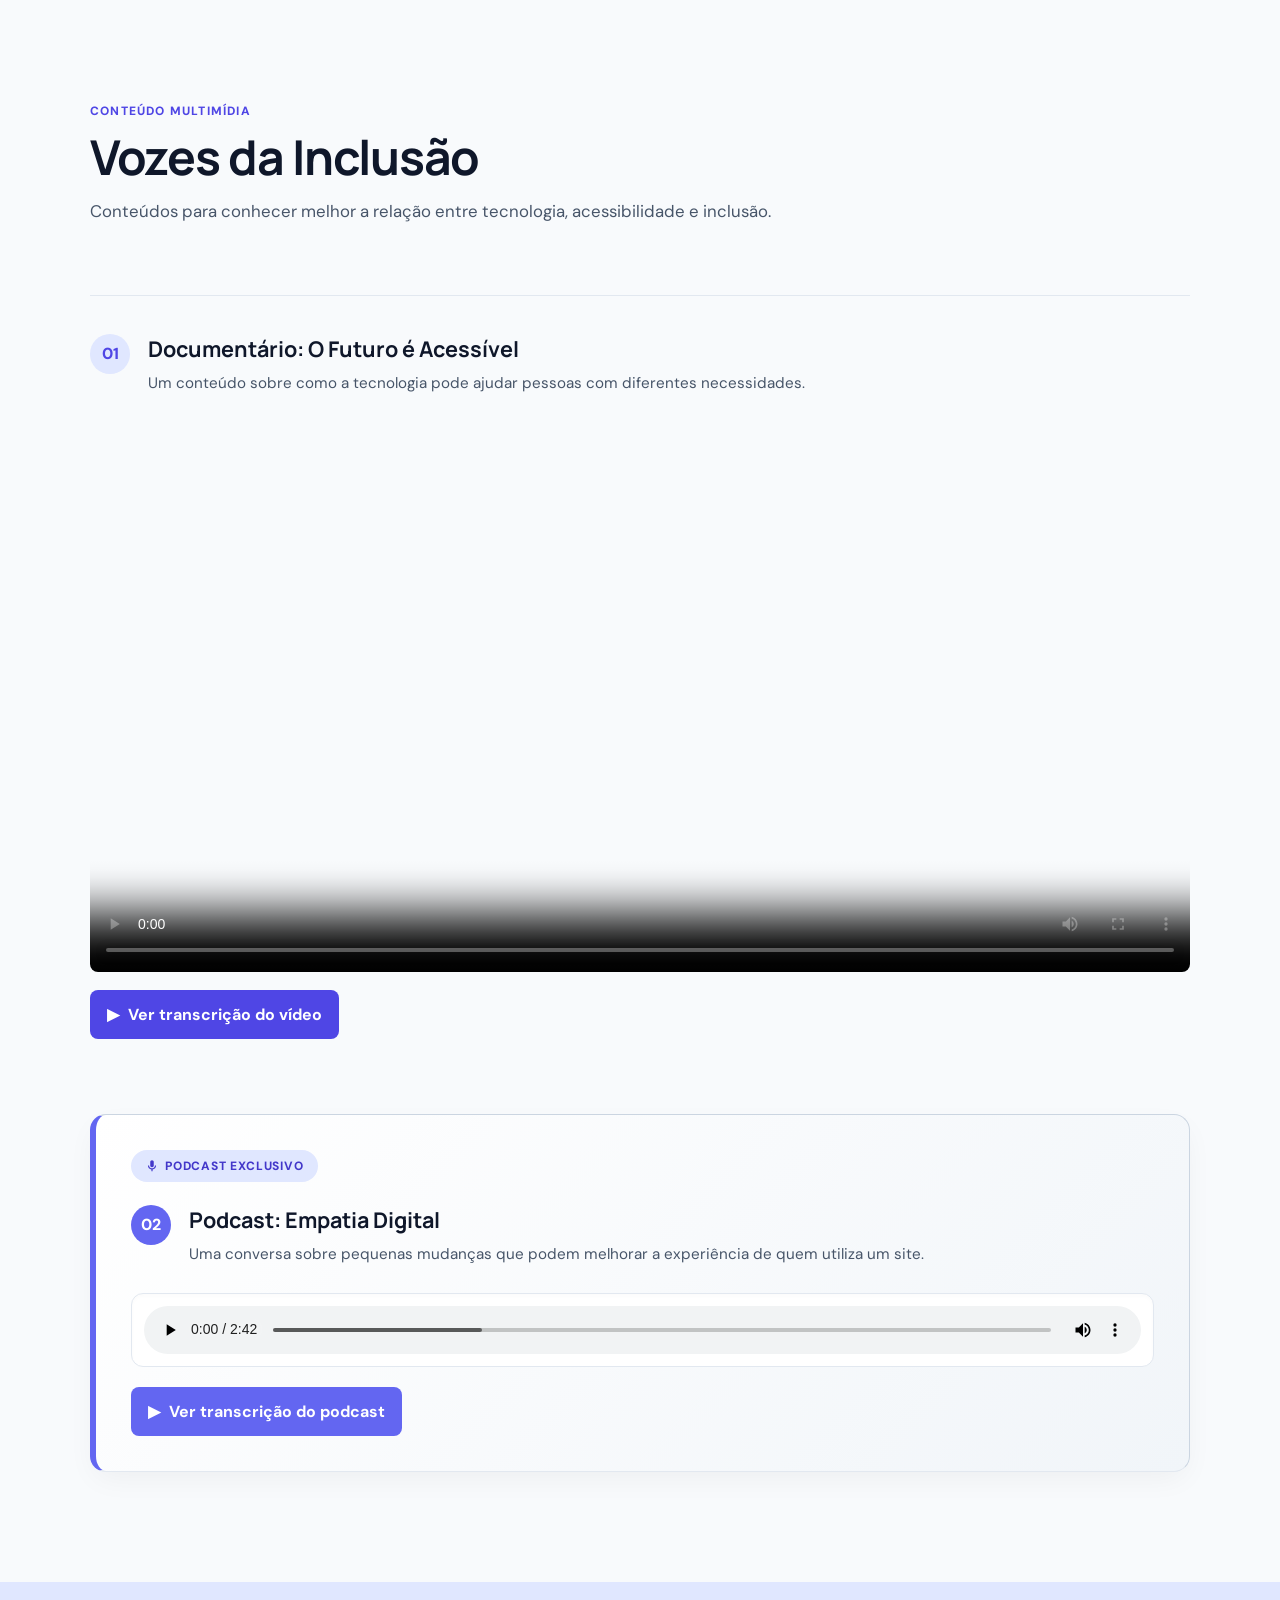
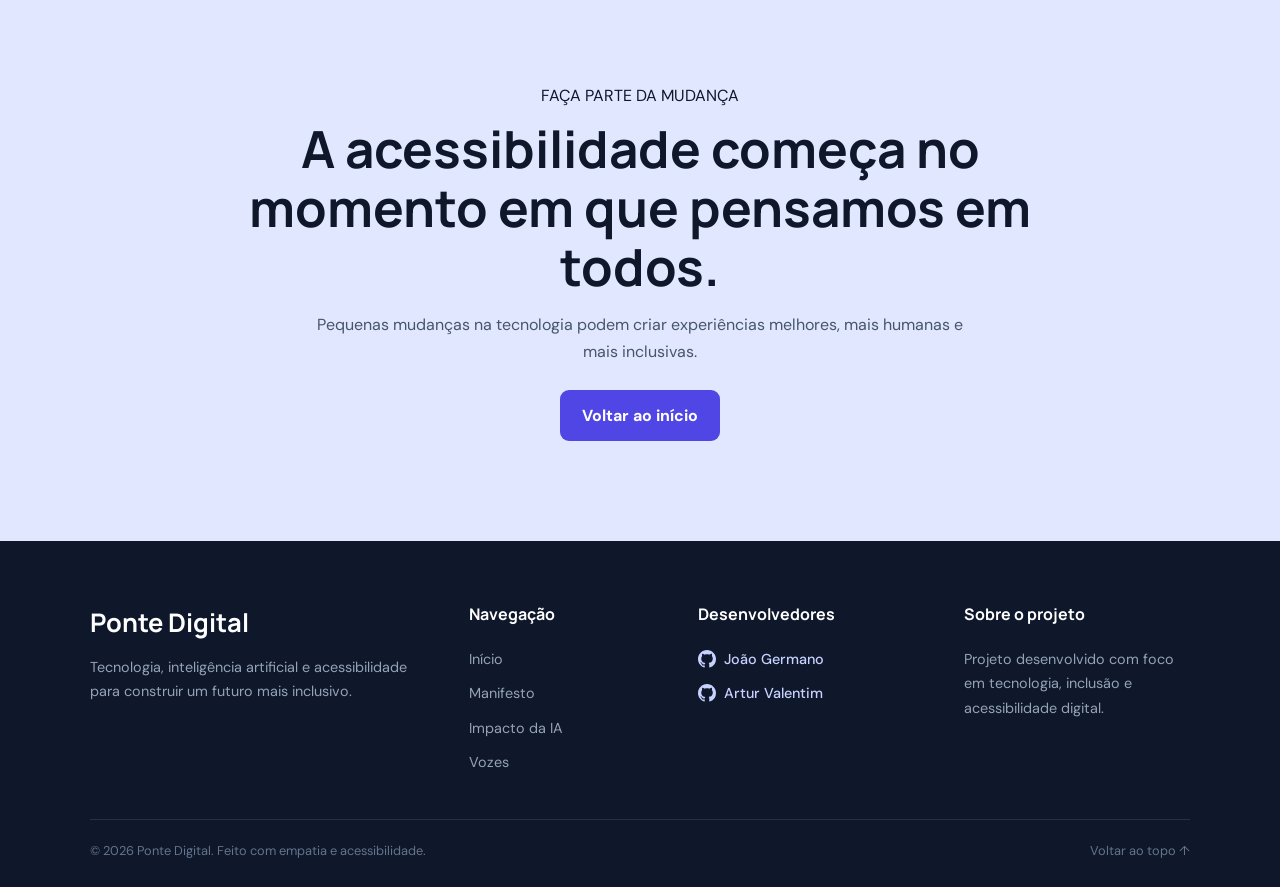
==== commit 3b47204c: "24/09" ====
--- a/index.html
+++ b/index.html
@@ -3,8 +3,8 @@
 <head>
   <meta charset="UTF-8">
   <meta name="viewport" content="width=device-width, initial-scale=1.0">
-  <meta name="description" content="Ponte Digital — tecnologia, inteligência artificial e acessibilidade para todos.">
-  <title>Ponte Digital | Tecnologia com Empatia</title>
+  <meta name="description" content="Ponte Digital — tecnologia, inteligência artificial e acessibilidade para pessoas cegas e com deficiência visual.">
+  <title>Ponte Digital | Tecnologia e Acessibilidade Visual</title>
 
   <link rel="preconnect" href="https://fonts.googleapis.com">
   <link rel="preconnect" href="https://fonts.gstatic.com" crossorigin>
@@ -13,6 +13,7 @@
 </head>
 <body>
 
+  <!-- LINK DE ATALHO PARA LEITORES DE TELA -->
   <a href="#conteudo-principal" class="apenas-leitor-tela focavel-leitor-tela">
     Pular direto para o conteúdo
   </a>
@@ -31,29 +32,33 @@
           <li><a href="#manifesto">Manifesto</a></li>
           <li><a href="#impacto">Impacto da IA</a></li>
           <li><a href="#midias">Vozes</a></li>
+          <li>
+            <button type="button" class="btn-qrcode" id="btn-abrir-qrcode" aria-expanded="false" aria-controls="modal-qrcode">
+              QR Code
+            </button>
+          </li>
         </ul>
       </nav>
     </header>
 
     <main id="conteudo-principal">
 
+      <!-- HERO FOCADO EM PESSOAS CEGAS -->
       <section id="inicio" class="hero">
         <div class="hero-overlay"></div>
 
         <div class="hero-conteudo">
-          <span class="tag">TECNOLOGIA • ACESSIBILIDADE • INCLUSÃO</span>
-
-          <h2>O futuro da tecnologia precisa ser acessível para todos.</h2>
-
-          <p>
-            A tecnologia pode aproximar pessoas, quebrar barreiras e criar
-            novas possibilidades. O futuro digital começa quando ninguém
-            fica para trás.
+          <span class="tag">AUTONOMIA • LEITORES DE TELA • INCLUSÃO</span>
+
+          <h2>A tecnologia transformando a forma de enxergar e viver o mundo.</h2>
+
+          <p>
+            Para pessoas cegas, a Inteligência Artificial e a acessibilidade digital não são apenas conveniências — são ferramentas essenciais que traduzem imagens em palavras, promovem autonomia no dia a dia e garantem o direito de navegar em igualdade.
           </p>
 
           <div class="botoes-acao">
-            <a href="#manifesto" class="btn btn-primario">Conheça nossa causa</a>
-            <a href="#impacto" class="btn btn-secundario">Explorar conteúdo</a>
+            <a href="#impacto" class="btn btn-primario">Ver tecnologias assistivas</a>
+            <a href="#manifesto" class="btn btn-secundario">Conheça nosso manifesto</a>
           </div>
         </div>
       </section>
@@ -94,7 +99,7 @@
 
         <article class="bloco-conteudo">
           <figure class="imagem-conteudo">
-            <img src="./assets/img1.jpg" alt="Mulher usando fones de ouvido enquanto caminha pela cidade utilizando tecnologia.">
+            <img src="./assets/img1.jpg" alt="Mulher usando fones de ouvido enquanto caminha pela cidade utilizando tecnologia de assistência em seu celular.">
           </figure>
 
           <div class="texto-conteudo">
@@ -116,7 +121,7 @@
 
         <article class="bloco-conteudo invertido">
           <figure class="imagem-conteudo">
-            <img src="./assets/img2.jpg" alt="Grupo diverso de jovens trabalhando juntos em um ambiente colaborativo.">
+            <img src="./assets/img2.jpg" alt="Grupo diverso de jovens trabalhando juntos em um ambiente colaborativo e acessível.">
           </figure>
 
           <div class="texto-conteudo">
@@ -137,7 +142,7 @@
 
         <article class="bloco-conteudo">
           <figure class="imagem-conteudo">
-            <img src="./assets/img3.jpg" alt="Pessoa utilizando um tablet para acessar recursos digitais de comunicação.">
+            <img src="./assets/img3.jpg" alt="Pessoa utilizando um tablet para acessar recursos digitais de comunicação adaptados.">
           </figure>
 
           <div class="texto-conteudo">
@@ -179,8 +184,9 @@
             </div>
           </div>
 
-          <video controls class="reprodutor-midia" poster="https://images.unsplash.com/photo-1516321318423-f06f85e504b3?auto=format&fit=crop&w=1200&q=80">
+          <video controls class="reprodutor-midia" poster="https://images.unsplash.com/photo-1516321318423-f06f85e504b3?auto=format&fit=crop&w=1200&q=80" aria-label="Documentário O Futuro é Acessível">
             <source src="./assets/video.mp4" type="video/mp4">
+            <track kind="captions" src="./assets/legendas.vtt" srclang="pt" label="Português" default>
             Seu navegador não suporta o elemento de vídeo.
           </video>
 
@@ -190,21 +196,21 @@
               Ver transcrição do vídeo
             </summary>
             <div class="corpo-transcricao">
-              <p><strong>[Narrador]</strong> Você já parou pra pensar que, enquanto alguns estão usando inteligência artificial pra criar empresas, automatizar processos e até gerar renda, milhões de pessoas sequer conseguem acessar ferramentas básicas? Pois é, e a IA tá começando a mudar isso de um jeito que muita gente nem imagina. Se esse tema te interessa, já deixa seu like, se inscreve no canal e ativa o sininho, porque aqui você fica por dentro de tudo sobre IA, tecnologia e desenvolvimento.[cite: 1]</p>
-              <p><strong>[Narrador]</strong> A inteligência artificial não tá só revolucionando empresas e negócios, ela tá quebrando barreiras gigantes na inclusão digital. Hoje eu vou te mostrar como a IA tá ajudando pessoas com deficiência, idosos e até quem nunca teve acesso à tecnologia a finalmente se conectar com o mundo digital. E o mais louco: talvez você nem saiba que já usa algumas dessas ferramentas no seu dia a dia.[cite: 1]</p>
-              <p><strong>[Narrador]</strong> O que é inclusão digital na prática? Incluir digitalmente não é só dar acesso à internet. É garantir que qualquer pessoa, independente de idade, renda, deficiência física, visual, auditiva ou cognitiva, consiga usar a tecnologia de forma simples, acessível e funcional. E é aqui que a Inteligência Artificial tá fazendo uma revolução silenciosa, mas muito poderosa.[cite: 1]</p>
-              <p><strong>[Narrador]</strong> Como a IA transforma a acessibilidade? A IA hoje já é capaz de gerar legendas automáticas em vídeos. Você já percebeu que quando ativa a legenda no YouTube ela aparece até quando não tem legenda oficial? Isso é IA em ação, ajudando pessoas com deficiência auditiva. Leitores de tela inteligentes. Ferramentas como VoiceOver, NVDA e Jaws usam IA para descrever imagens, ler textos e até interpretar contextos em tempo real para pessoas cegas. Reconhecimento de voz avançado. A Alexa, Siri, Google Assistente e vários outros assistentes hoje entendem sotaques, gírias e até comandos complexos. Isso não era possível há alguns anos. Tradução em tempo real. Softwares como Google Tradutor e até o próprio Zoom usam IA para quebrar barreiras de idioma, facilitando reuniões, aulas e comunicação global. Geração de conteúdo acessível. Softwares que criam resumos de textos, adaptam conteúdos para linguagem simples e até convertem texto em áudio.[cite: 1]</p>
-              <p><strong>[Narrador]</strong> IA e desigualdade digital. Ainda é um desafio. Apesar dos avanços, a inclusão digital ainda é um problema sério. Segundo dados da ONU, mais de 2,7 bilhões de pessoas no mundo ainda estão desconectadas da internet. Mas a IA, combinada com educação digital e infraestrutura acessível, tá sendo vista como uma das maiores aliadas pra mudar esse cenário nos próximos anos.[cite: 1]</p>
-              <p><strong>[Narrador]</strong> E aqui vai uma dica para você que é dev, criador ou empreendedor. Se você desenvolve sites, apps ou qualquer solução digital, pense na acessibilidade desde o começo. Usar IA pra criar experiências mais inclusivas não é só responsabilidade social, é também uma oportunidade de alcançar muito mais pessoas. Aliás, se você quer criar seu próprio site, blog ou até uma plataforma acessível, a Hostinger te dá todas as ferramentas, hospedagem super rápida e suporte incrível. E olha, tem um desconto especial para quem acessar pelo link que está na descrição, hein? Mas é por tempo limitado, hein.[cite: 1]</p>
-              <p><strong>[Narrador]</strong> Se esse vídeo fez sentido pra você, deixa aquele like, comenta aqui embaixo o que você acha sobre a IA na inclusão digital e compartilha com alguém que precisa saber disso. E se inscreve no canal, porque toda semana tem vídeo novo sobre IA, tecnologia e tendências que vão transformar o seu jeito de trabalhar e viver. A tecnologia só faz sentido se ela for pra todo mundo.[cite: 1]</p>
+              <p><strong>[Narrador]</strong> Você já parou pra pensar que, enquanto alguns estão usando inteligência artificial pra criar empresas, automatizar processos e até gerar renda, milhões de pessoas sequer conseguem acessar ferramentas básicas? Pois é, e a IA tá começando a mudar isso de um jeito que muita gente nem imagina. Se esse tema te interessa, já deixa seu like, se inscreve no canal e ativa o sininho, porque aqui você fica por dentro de tudo sobre IA, tecnologia e desenvolvimento.</p>
+              <p><strong>[Narrador]</strong> A inteligência artificial não tá só revolucionando empresas e negócios, ela tá quebrando barreiras gigantes na inclusão digital. Hoje eu vou te mostrar como a IA tá ajudando pessoas com deficiência, idosos e até quem nunca teve acesso à tecnologia a finalmente se conectar com o mundo digital. E o mais louco: talvez você nem saiba que já usa algumas dessas ferramentas no seu dia a dia.</p>
+              <p><strong>[Narrador]</strong> O que é inclusão digital na prática? Incluir digitalmente não é só dar acesso à internet. É garantir que qualquer pessoa, independente de idade, renda, deficiência física, visual, auditiva ou cognitiva, consiga usar a tecnologia de forma simples, acessível e funcional. E é aqui que a Inteligência Artificial tá fazendo uma revolução silenciosa, mas muito poderosa.</p>
+              <p><strong>[Narrador]</strong> Como a IA transforma a acessibilidade? A IA hoje já é capaz de gerar legendas automáticas em vídeos. Você já percebeu que quando ativa a legenda no YouTube ela aparece até quando não tem legenda oficial? Isso é IA em ação, ajudando pessoas com deficiência auditiva. Leitores de tela inteligentes. Ferramentas como VoiceOver, NVDA e Jaws usam IA para descrever imagens, ler textos e até interpretar contextos em tempo real para pessoas cegas. Reconhecimento de voz avançado. A Alexa, Siri, Google Assistente e vários outros assistentes hoje entendem sotaques, gírias e até comandos complexos. Isso não era possível há alguns anos. Tradução em tempo real. Softwares como Google Tradutor e até o próprio Zoom usam IA para quebrar barreiras de idioma, facilitando reuniões, aulas e comunicação global. Geração de conteúdo acessível. Softwares que criam resumos de textos, adaptam conteúdos para linguagem simples e até convertem texto em áudio.</p>
+              <p><strong>[Narrador]</strong> IA e desigualdade digital. Ainda é um desafio. Apesar dos avanços, a inclusão digital ainda é um problema sério. Segundo dados da ONU, mais de 2,7 bilhões de pessoas no mundo ainda estão desconectadas da internet. Mas a IA, combinada com educação digital e infraestrutura acessível, tá sendo vista como uma das maiores aliadas pra mudar esse cenário nos próximos anos.</p>
+              <p><strong>[Narrador]</strong> E aqui vai uma dica para você que é dev, criador ou empreendedor. Se você desenvolve sites, apps ou qualquer solução digital, pense na acessibilidade desde o começo. Usar IA pra criar experiências mais inclusivas não é só responsabilidade social, é também uma oportunidade de alcançar muito mais pessoas. Aliás, se você quer criar seu próprio site, blog ou até uma plataforma acessível, a Hostinger te dá todas as ferramentas, hospedagem super rápida e suporte incrível. E olha, tem um desconto especial para quem acessar pelo link que está na descrição, hein? Mas é por tempo limitado, hein.</p>
+              <p><strong>[Narrador]</strong> Se esse vídeo fez sentido pra você, deixa aquele like, comenta aqui embaixo o que você acha sobre a IA na inclusão digital e compartilha com alguém que precisa saber disso. E se inscreve no canal, porque toda semana tem vídeo novo sobre IA, tecnologia e tendências que vão transformar o seu jeito de trabalhar e viver. A tecnologia só faz sentido se ela for pra todo mundo.</p>
             </div>
           </details>
         </article>
 
-        <!-- ÁREA DO PODCAST DESTACADA E ESTILIZADA -->
+        <!-- ÁREA DO PODCAST -->
         <article class="midia midia-podcast">
           <div class="podcast-badge">
-            <svg width="14" height="14" viewBox="0 0 24 24" fill="currentColor">
+            <svg width="14" height="14" viewBox="0 0 24 24" fill="currentColor" aria-hidden="true">
               <path d="M12 14c1.66 0 3-1.34 3-3V5c0-1.66-1.34-3-3-3S9 3.34 9 5v6c0 1.66 1.34 3 3 3z"/>
               <path d="M17 11c0 2.76-2.24 5-5 5s-5-2.24-5-5H5c0 3.53 2.61 6.43 6 6.92V21h2v-3.08c3.39-.49 6-3.39 6-6.92h-2z"/>
             </svg>
@@ -223,7 +229,7 @@
           </div>
 
           <div class="container-audio-podcast">
-            <audio controls class="reprodutor-midia reprodutor-podcast">
+            <audio controls class="reprodutor-midia reprodutor-podcast" aria-label="Podcast Empatia Digital - Episódio Muros e Pontes">
               <source src="./assets/Muros_e_Pontes.mp3" type="audio/mpeg">
               Seu navegador não suporta o elemento de áudio.
             </audio>
@@ -279,17 +285,16 @@
           <a href="#midias">Vozes</a>
         </div>
 
-        <!-- NOVA SEÇÃO DE DESENVOLVEDORES COM OS GITHUBS -->
         <div class="footer-links">
           <h3>Desenvolvedores</h3>
-          <a href="https://github.com/barpjoaogermano-byte" target="_blank" rel="noopener noreferrer" class="github-link">
-            <svg width="18" height="18" viewBox="0 0 24 24" fill="currentColor">
+          <a href="https://github.com/barpjoaogermano-byte" target="_blank" rel="noopener noreferrer" class="github-link" aria-label="Perfil do GitHub de João Germano (abre em nova aba)">
+            <svg width="18" height="18" viewBox="0 0 24 24" fill="currentColor" aria-hidden="true">
               <path d="M12 0C5.37 0 0 5.37 0 12c0 5.31 3.435 9.795 8.205 11.385.6.105.825-.255.825-.57 0-.285-.015-1.23-.015-2.235-3.015.555-3.795-.735-4.035-1.41-.135-.345-.72-1.41-1.23-1.695-.42-.225-1.02-.78-.015-.795.945-.015 1.62.87 1.845 1.23 1.08 1.815 2.805 1.305 3.495.99.105-.78.42-1.305.765-1.605-2.67-.3-5.46-1.335-5.46-5.925 0-1.305.465-2.385 1.23-3.225-.12-.3-.54-1.53.12-3.18 0 0 1.005-.315 3.3 1.23.96-.27 1.98-.405 3-.405s2.04.135 3 .405c2.295-1.56 3.3-1.23 3.3-1.23.66 1.65.24 2.88.12 3.18.765.84 1.23 1.905 1.23 3.225 0 4.605-2.805 5.625-5.475 5.925.435.375.81 1.095.81 2.22 0 1.605-.015 2.895-.015 3.3 0 .315.225.69.825.57A12.02 12.02 0 0024 12c0-6.63-5.37-12-12-12z"/>
             </svg>
             João Germano
           </a>
-          <a href="https://github.com/arturvalentim" target="_blank" rel="noopener noreferrer" class="github-link">
-            <svg width="18" height="18" viewBox="0 0 24 24" fill="currentColor">
+          <a href="https://github.com/arturvalentim" target="_blank" rel="noopener noreferrer" class="github-link" aria-label="Perfil do GitHub de Artur Valentim (abre em nova aba)">
+            <svg width="18" height="18" viewBox="0 0 24 24" fill="currentColor" aria-hidden="true">
               <path d="M12 0C5.37 0 0 5.37 0 12c0 5.31 3.435 9.795 8.205 11.385.6.105.825-.255.825-.57 0-.285-.015-1.23-.015-2.235-3.015.555-3.795-.735-4.035-1.41-.135-.345-.72-1.41-1.23-1.695-.42-.225-1.02-.78-.015-.795.945-.015 1.62.87 1.845 1.23 1.08 1.815 2.805 1.305 3.495.99.105-.78.42-1.305.765-1.605-2.67-.3-5.46-1.335-5.46-5.925 0-1.305.465-2.385 1.23-3.225-.12-.3-.54-1.53.12-3.18 0 0 1.005-.315 3.3 1.23.96-.27 1.98-.405 3-.405s2.04.135 3 .405c2.295-1.56 3.3-1.23 3.3-1.23.66 1.65.24 2.88.12 3.18.765.84 1.23 1.905 1.23 3.225 0 4.605-2.805 5.625-5.475 5.925.435.375.81 1.095.81 2.22 0 1.605-.015 2.895-.015 3.3 0 .315.225.69.825.57A12.02 12.02 0 0024 12c0-6.63-5.37-12-12-12z"/>
             </svg>
             Artur Valentim
@@ -312,6 +317,20 @@
     </footer>
 
   </div>
-
+  
+  <div id="modal-qrcode" class="modal-container" aria-hidden="true" role="dialog" aria-labelledby="titulo-modal">
+    <div class="modal-overlay" tabindex="-1"></div>
+    <div class="modal-conteudo">
+      <button type="button" class="btn-fechar-modal" id="btn-fechar-qrcode" aria-label="Fechar QR Code">
+        &times;
+      </button>
+      <h3 id="titulo-modal">Acesse via QR Code</h3>
+      <div class="area-qrcode-img">
+        <img src="./assets/qr-code.png" alt="QR Code para acessar a página Ponte Digital">
+      </div>
+    </div>
+  </div>
+
+  <script src="script.js"></script>
 </body>
 </html>
--- a/style.css
+++ b/style.css
@@ -6,6 +6,7 @@
 
 html {
   scroll-behavior: smooth;
+  font-size: 100%;
 }
 
 body {
@@ -34,6 +35,7 @@
   width: 100%;
 }
 
+/* LEITOR DE TELA ACESSÍVEL */
 .apenas-leitor-tela {
   position: absolute;
   width: 1px;
@@ -56,6 +58,7 @@
   border-radius: 8px;
 }
 
+/* CABEÇALHO */
 .cabecalho-site {
   width: min(1100px, calc(100% - 40px));
   margin: auto;
@@ -86,7 +89,7 @@
 .menu-principal ul {
   display: flex;
   align-items: center;
-  gap: 5px;
+  gap: 8px;
   list-style: none;
 }
 
@@ -100,11 +103,35 @@
   transition: 0.2s ease;
 }
 
-.menu-principal a:hover {
+.menu-principal a:hover,
+.menu-principal a:focus-visible {
   color: #4f46e5;
   background: #e0e7ff;
-}
-
+  outline: 2px solid #4f46e5;
+}
+
+/* BOTÃO DO QR CODE NO HEADER */
+.btn-qrcode {
+  background: transparent;
+  border: 1.5px solid #4f46e5;
+  color: #4f46e5;
+  padding: 7px 14px;
+  font-family: inherit;
+  font-weight: 700;
+  font-size: 0.9rem;
+  border-radius: 8px;
+  cursor: pointer;
+  transition: all 0.2s ease;
+}
+
+.btn-qrcode:hover,
+.btn-qrcode:focus-visible {
+  background: #4f46e5;
+  color: white;
+  outline: 2px solid #3730a3;
+}
+
+/* HERO ORIGINAL */
 .hero {
   width: 100%;
   min-height: 650px;
@@ -183,8 +210,10 @@
   transition: 0.2s ease;
 }
 
-.btn:hover {
+.btn:hover,
+.btn:focus-visible {
   transform: translateY(-2px);
+  outline: 2px solid white;
 }
 
 .btn-primario {
@@ -207,6 +236,7 @@
   color: #4f46e5;
 }
 
+/* MANIFESTO */
 .manifesto {
   width: min(1100px, calc(100% - 40px));
   margin: 100px auto;
@@ -251,6 +281,7 @@
   font-size: 1.05rem;
 }
 
+/* SEÇÕES DE IMPACTO E MÍDIAS */
 .impacto,
 .midias {
   width: min(1100px, calc(100% - 40px));
@@ -395,9 +426,11 @@
   transition: 0.2s ease;
 }
 
-.painel-transcricao summary:hover {
+.painel-transcricao summary:hover,
+.painel-transcricao summary:focus-visible {
   background: #3730a3;
   transform: translateY(-1px);
+  outline: 2px solid #3730a3;
 }
 
 .painel-transcricao summary::-webkit-details-marker {
@@ -421,9 +454,7 @@
   margin-bottom: 0;
 }
 
-/* ====================================
-   ESTILIZAÇÃO EXCLUSIVA DA ÁREA DE PODCAST
-   ==================================== */
+/* PODCAST */
 .midia-podcast {
   background: linear-gradient(135deg, #ffffff 0%, #f1f5f9 100%);
   border: 1px solid #cbd5e1;
@@ -477,9 +508,7 @@
   background: #4f46e5;
 }
 
-/* ====================================
-   CHAMADA FINAL E RODAPÉ (COM GITHUBS)
-   ==================================== */
+/* RODAPÉ E CHAMADA FINAL */
 .chamada-final {
   padding: 100px 25px;
   text-align: center;
@@ -547,9 +576,11 @@
   transition: 0.2s ease;
 }
 
-.footer-links a:hover {
+.footer-links a:hover,
+.footer-links a:focus-visible {
   color: white;
   transform: translateX(3px);
+  outline: 1px solid white;
 }
 
 .github-link {
@@ -588,6 +619,89 @@
   color: white;
 }
 
+/* ESTRUTURA DA MODAL DE QR CODE */
+.modal-container {
+  position: fixed;
+  inset: 0;
+  z-index: 99999;
+  display: flex;
+  align-items: center;
+  justify-content: center;
+  opacity: 0;
+  pointer-events: none;
+  transition: opacity 0.3s ease;
+}
+
+.modal-container.ativo {
+  opacity: 1;
+  pointer-events: auto;
+}
+
+.modal-overlay {
+  position: absolute;
+  inset: 0;
+  background: rgba(15, 23, 42, 0.75);
+  backdrop-filter: blur(4px);
+}
+
+.modal-conteudo {
+  position: relative;
+  z-index: 2;
+  background: #ffffff;
+  width: min(360px, 90%);
+  padding: 30px 24px;
+  border-radius: 16px;
+  box-shadow: 0 20px 25px -5px rgba(0, 0, 0, 0.2);
+  text-align: center;
+  transform: translateY(20px);
+  transition: transform 0.3s ease;
+}
+
+.modal-container.ativo .modal-conteudo {
+  transform: translateY(0);
+}
+
+.btn-fechar-modal {
+  position: absolute;
+  top: 12px;
+  right: 14px;
+  background: transparent;
+  border: none;
+  font-size: 1.8rem;
+  line-height: 1;
+  color: #64748b;
+  cursor: pointer;
+  border-radius: 6px;
+  padding: 2px 8px;
+}
+
+.btn-fechar-modal:hover,
+.btn-fechar-modal:focus-visible {
+  color: #0f172a;
+  background: #f1f5f9;
+}
+
+.modal-conteudo h3 {
+  color: #0f172a;
+  font-size: 1.3rem;
+  margin-bottom: 20px;
+}
+
+.area-qrcode-img {
+  background: #f8fafc;
+  padding: 16px;
+  border: 1px solid #e2e8f0;
+  border-radius: 12px;
+  display: inline-block;
+}
+
+.area-qrcode-img img {
+  max-width: 200px;
+  width: 100%;
+  height: auto;
+  display: block;
+}
+
 /* RESPONSIVIDADE */
 @media (max-width: 900px) {
   .footer-conteudo {
